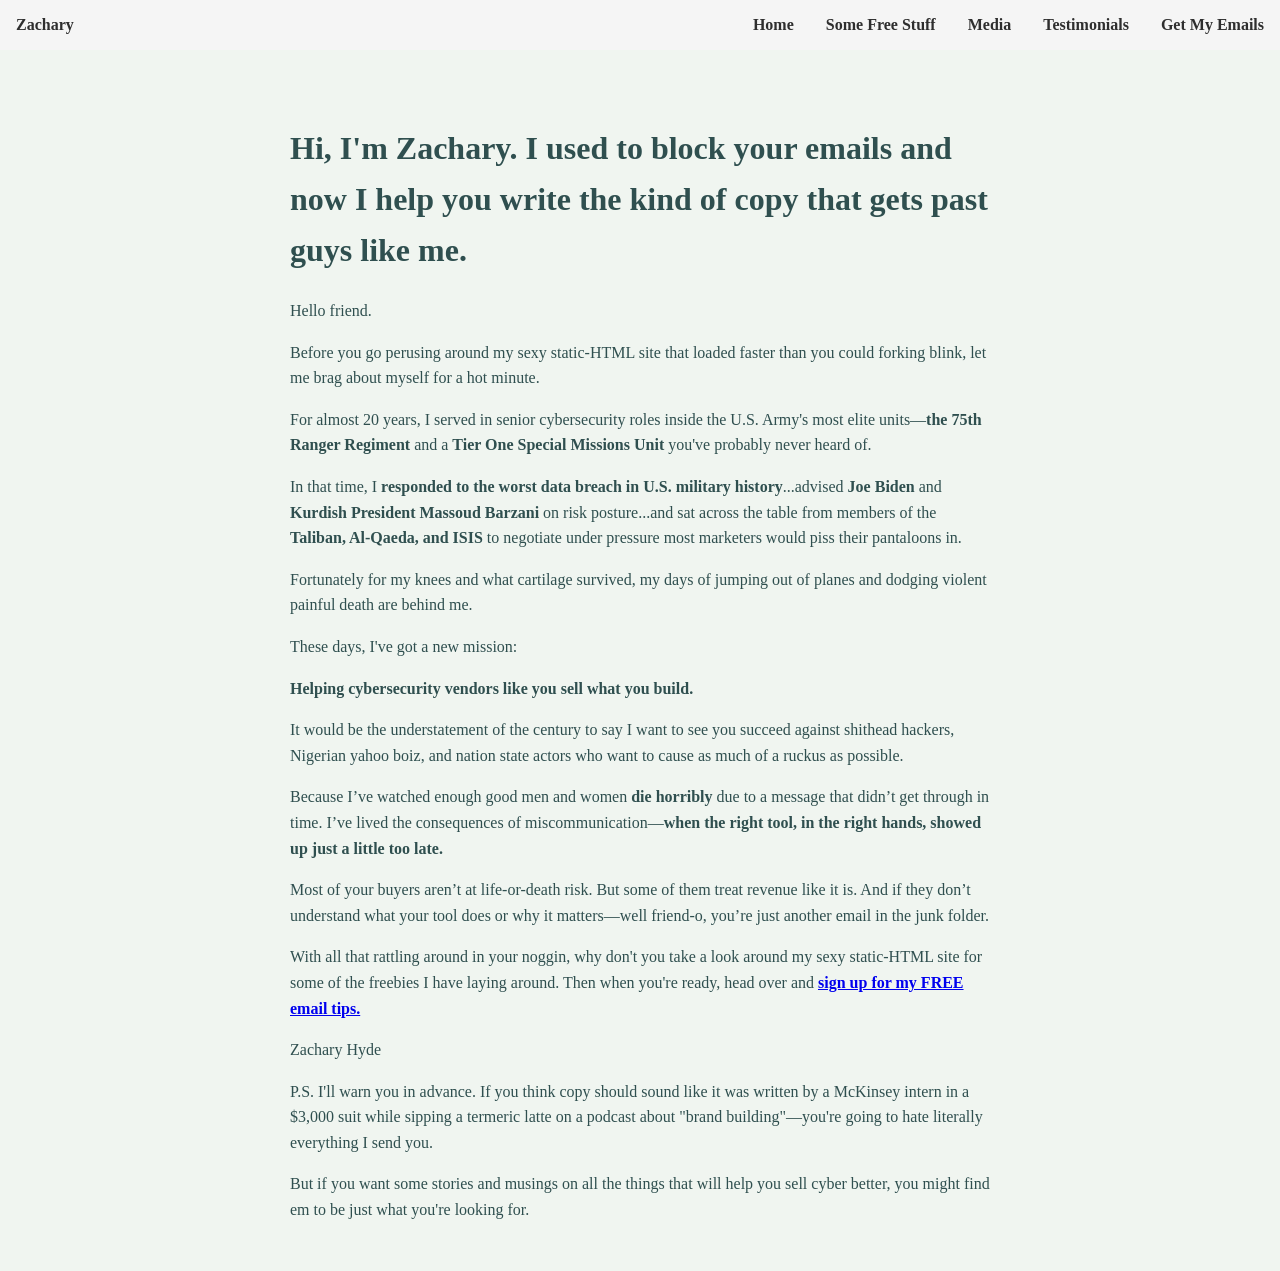
==== index.html @ cb2408c3 "Update index.html" ====
<!DOCTYPE html>
<html>
<head>
	<meta charset="utf-8">
	<meta name="viewport" content="width=device-width, initial-scale=1">
	<title>Zachary Hyde Writer</title>
	<link rel="stylesheet" href="style.css">
</head>
<script>
  document.addEventListener('DOMContentLoaded', () => {
    const btn  = document.querySelector('.hamburger');
    const menu = document.getElementById('nav-links');
    if (!btn || !menu) return; // safety
    btn.addEventListener('click', () => {
      const open = menu.classList.toggle('open');
      btn.setAttribute('aria-expanded', open);
    });
  });
</script>
<body>
	<nav class="navbar">
  <a class="brand" href="index.html">Zachary</a>

  <button class="hamburger" aria-label="Menu" aria-controls="nav-links" aria-expanded="false">☰</button>

  <ul id="nav-links" class="nav-links">
    <li><a href="index.html">Home</a></li>
    <li><a href="downloads.html">Some Free Stuff</a></li>
    <li><a href="media.html">Media</a></li>
    <li><a href="testimonials.html">Testimonials</a></li>
    <li><a href="https://bestcopy.page/newsletter" target="_blank">Get My Emails</a></li>
  </ul>
</nav>

	<div class="container">
		<h1>Hi, I'm Zachary. I used to block your emails and now I help you write the kind of copy that gets past guys like me.</h1>

		<p>Hello friend.</p>

		<p>Before you go perusing around my sexy static-HTML site that loaded faster than you could forking blink, let me brag about myself for a hot minute.</p>

		<p>For almost 20 years, I served in senior cybersecurity roles inside the U.S. Army's most elite units—<strong>the 75th Ranger Regiment</strong> and a <strong>Tier One Special Missions Unit</strong> you've probably never heard of.</p>

		<p>In that time, I <strong>responded to the worst data breach in U.S. military history</strong>...advised <strong>Joe Biden</strong> and <strong>Kurdish President Massoud Barzani</strong> on risk posture...and sat across the  table from members of the <strong>Taliban, Al-Qaeda, and ISIS</strong> to negotiate under pressure most marketers would piss their pantaloons in.</p>

		<p>Fortunately for my knees and what cartilage survived, my days of jumping out of planes and dodging violent painful death are behind me.</p>

		<p>These days, I've got a new mission:</p>

		<p><strong>Helping cybersecurity vendors like you sell what you build.</strong></p>

		<p>It would be the understatement of the century to say I want to see you succeed against shithead hackers, Nigerian yahoo boiz, and nation state actors who want to cause as much of a ruckus as possible.</p>

		<p>Because I’ve watched enough good men and women <strong>die horribly</strong> due to a message that didn’t get through in time. I’ve lived the consequences of miscommunication—<strong>when the right tool, in the right hands, showed up just a little too late.</strong></p>

		<p>Most of your buyers aren’t at life-or-death risk. But some of them treat revenue like it is. And if they don’t understand what your tool does or why it matters—well friend-o, you’re just another email in the junk folder.</p>

		<p>With all that rattling around in your noggin, why don't you take a look around my sexy static-HTML site for some of the freebies I have laying around. Then when you're ready, head over and <strong><a href="https://bestcopy.page/newsletter" target="_blank">sign up for my FREE email tips.</a></strong></p>

		<p>Zachary Hyde</p>

		<p>P.S. I'll warn you in advance. If you think copy should sound like it was written by a McKinsey intern in a $3,000 suit while sipping a termeric latte on a podcast about "brand building"—you're going to hate literally everything I send you.</p>

		<p>But if you want some stories and musings on all the things that will help you sell cyber better, you might find em to be just what you're looking for.</p>



	</div>
</body>
</html>
---- style.css ----
body {
  font-family: Georgia, serif;
  line-height: 1.6;
  background-color: #F0F5F0; /* light sage */
  color: #2F4F4F; /* slate gray */
  margin: 0;
  padding: 0;
}

.container {
  max-width: 700px;
  margin: 0 auto;
  padding: 2rem;
}

.container img {
  display: block;
  max-width: 300px;   /* keeps it inside the column */
  height: auto;      /* keeps proportions */
  margin: 1rem auto; /* centers the image and adds spacing */
}

.ebook-container {
  display: flex;
  align-items: flex-start;
  gap: 1.5rem;
  margin: 2rem 0;
}

.ebook-container img {
  width: 150px;
  height: auto;
  border: 1px solid #ccc;
  border-radius: 5px;
}

.ebook-info h2 {
  margin: 0 0 0.5rem;
  font-size: 1.5rem;
}

.ebook-info p {
  margin: 0;
  line-height: 1.4;
}

.ebook-link {
  display: inline-block;
  margin-top: 0.75rem;
  font-weight: bold;
  color: #d6336c;          /* highlight color */
  text-decoration: none;
}

.ebook-link:hover {
  text-decoration: underline;
  color: #a8244f;          /* darker hover */
}

/* Mobile: stack vertically */
@media (max-width: 768px) {
  .ebook-container {
    flex-direction: column;
    align-items: center;
    text-align: center;
  }
}

.media {
  margin-bottom: 2rem;
  padding-bottom: 1rem;
  border-bottom: 2px dashed #666; /* dashed line */
}

.media:last-child {
  border-bottom: none; /* removes line on last one */
}

/* NAVBAR */
.navbar {
  display: flex;
  align-items: center;
  justify-content: space-between;
  padding: 0.75rem 1rem;
  background: #f5f5f5;
  margin-bottom: 1.25rem;
  position: sticky; /* optional: sticks at top */
  top: 0;
  z-index: 10;
}

.navbar .brand {
  font-weight: 700;
  text-decoration: none;
  color: #2E2E2E;
}

.nav-links {
  list-style: none;
  display: flex;
  gap: 2rem;
  margin: 0;
  padding: 0;
}

.nav-links a {
  text-decoration: none;
  color: #2E2E2E;
  font-weight: bold;
}

.nav-links a:hover {
  color: #d6336c;
}

.hamburger {
  display: none;
  font-size: 1.5rem;
  background: none;
  border: 0;
  cursor: pointer;
}

/* Mobile collapse */
@media (max-width: 700px) {
  .hamburger {
    display: block;
  }
  .nav-links {
    position: relative;
    display: block;
    width: 100%;
    max-height: 0;
    overflow: hidden;
    transition: max-height 200ms ease;
    margin-top: 0.5rem;
  }
  .nav-links.open {
    max-height: 240px; /* tall enough for all items */
  }
  .nav-links li {
    border-top: 1px solid #ddd;
  }
  .nav-links a {
    display: block;
    padding: 0.75rem 0;
  }
}

.testimonial {
  margin-bottom: 2rem;
  padding-bottom: 1rem;
  border-bottom: 2px dashed #666; /* dashed line */
}

.testimonial:last-child {
  border-bottom: none; /* removes line on last one */
}
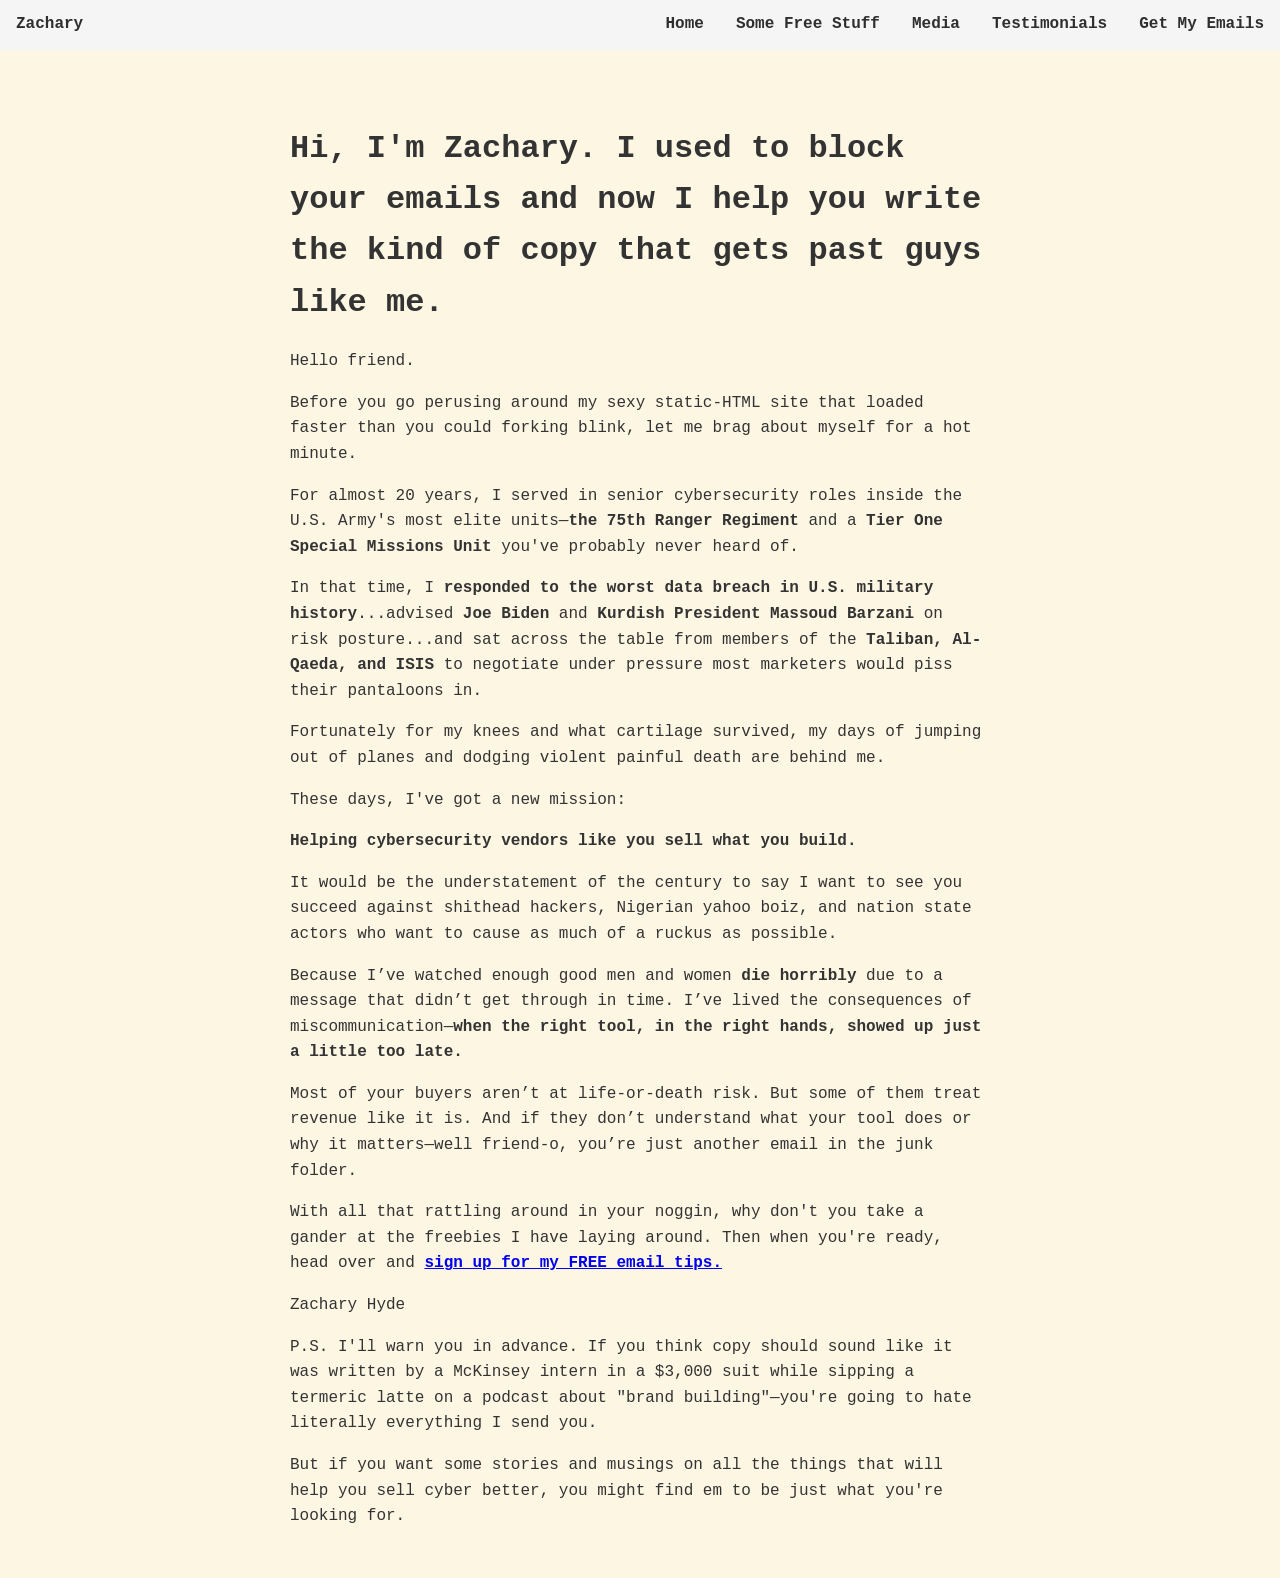
==== commit 3b285b4c: "Update index.html" ====
--- a/index.html
+++ b/index.html
@@ -55,7 +55,7 @@
 
 		<p>Most of your buyers aren’t at life-or-death risk. But some of them treat revenue like it is. And if they don’t understand what your tool does or why it matters—well friend-o, you’re just another email in the junk folder.</p>
 
-		<p>With all that rattling around in your noggin, why don't you take a look around my sexy static-HTML site for some of the freebies I have laying around. Then when you're ready, head over and <strong><a href="https://bestcopy.page/newsletter" target="_blank">sign up for my FREE email tips.</a></strong></p>
+		<p>With all that rattling around in your noggin, why don't you take a gander at the freebies I have laying around. Then when you're ready, head over and <strong><a href="https://bestcopy.page/newsletter" target="_blank">sign up for my FREE email tips.</a></strong></p>
 
 		<p>Zachary Hyde</p>
 
--- a/style.css
+++ b/style.css
@@ -1,8 +1,8 @@
 body {
-  font-family: Georgia, serif;
+  font-family: "Courier New", Courier, serif;
   line-height: 1.6;
-  background-color: #F0F5F0; /* light sage */
-  color: #2F4F4F; /* slate gray */
+  background-color: #fdf6e3; /* off-white cream */
+  color: #333333; /* dark charcoal */
   margin: 0;
   padding: 0;
 }
@@ -48,7 +48,7 @@
   display: inline-block;
   margin-top: 0.75rem;
   font-weight: bold;
-  color: #d6336c;          /* highlight color */
+  color: #b22222;          /* highlight color */
   text-decoration: none;
 }
 
@@ -155,4 +155,4 @@
 
 .testimonial:last-child {
   border-bottom: none; /* removes line on last one */
-}+}
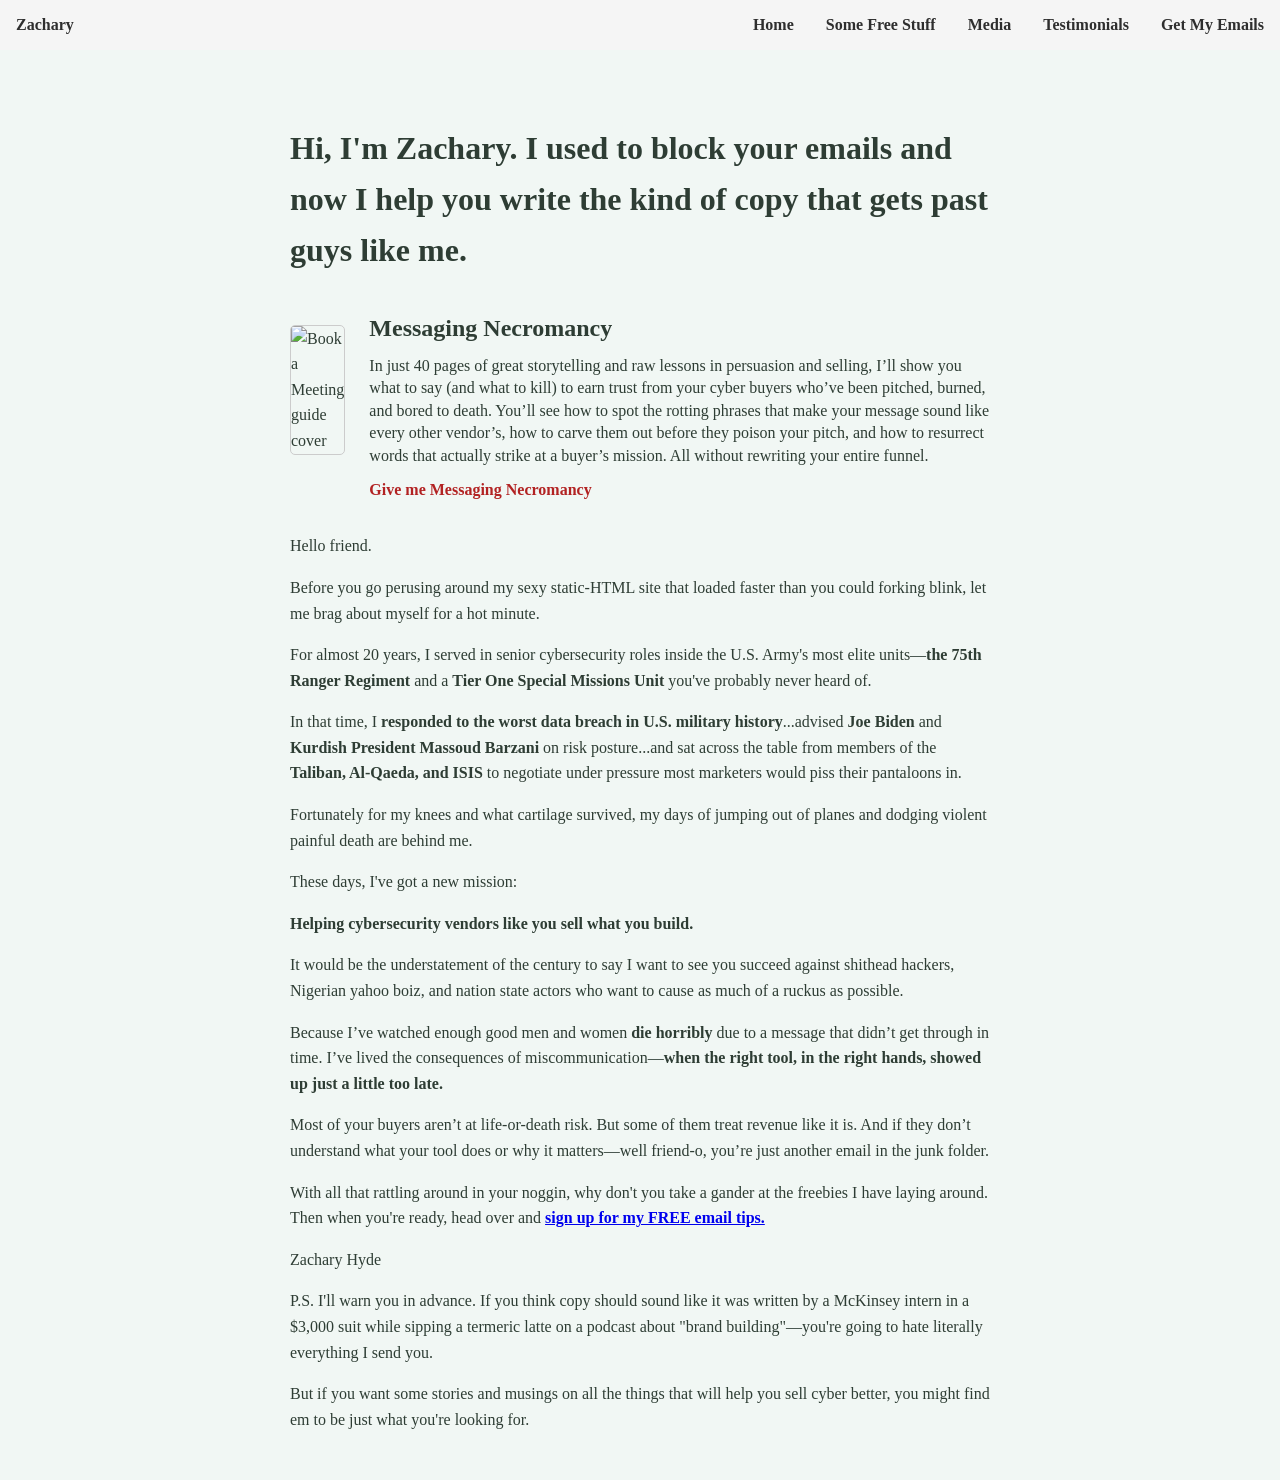
==== commit 21579ea9: "Update index.html" ====
--- a/index.html
+++ b/index.html
@@ -35,6 +35,16 @@
 	<div class="container">
 		<h1>Hi, I'm Zachary. I used to block your emails and now I help you write the kind of copy that gets past guys like me.</h1>
 
+		 <div class="ebook-container">
+    		<img src="meeting-cover.webp" alt="Book a Meeting guide cover">
+    		<div class="ebook-info">
+      		<h2>Messaging Necromancy</h2>
+      			<p>In just 40 pages of great storytelling and raw lessons in persuasion and selling, I’ll show you what to say (and what to kill) to earn trust from your cyber buyers who’ve been pitched, burned, and bored to death. You’ll see how to spot the rotting phrases that make your message sound like every other vendor’s, how to carve them out before they poison your pitch, and how to resurrect words that actually strike at a buyer’s mission. All without rewriting your entire funnel.</p>
+      			<p><a href="https://bestcopy.page/necromancy" class="ebook-link">Give me Messaging Necromancy</a></p>
+    		</div>
+  		</div>
+
+		
 		<p>Hello friend.</p>
 
 		<p>Before you go perusing around my sexy static-HTML site that loaded faster than you could forking blink, let me brag about myself for a hot minute.</p>
--- a/style.css
+++ b/style.css
@@ -1,8 +1,8 @@
 body {
-  font-family: "Courier New", Courier, serif;
+  font-family: Georgia, "Times New Roman", Times, serif;
   line-height: 1.6;
-  background-color: #fdf6e3; /* off-white cream */
-  color: #333333; /* dark charcoal */
+  background-color: #f1f7f4;   /* light sage */
+  color: #2e3d34;              /* slate gray text */
   margin: 0;
   padding: 0;
 }
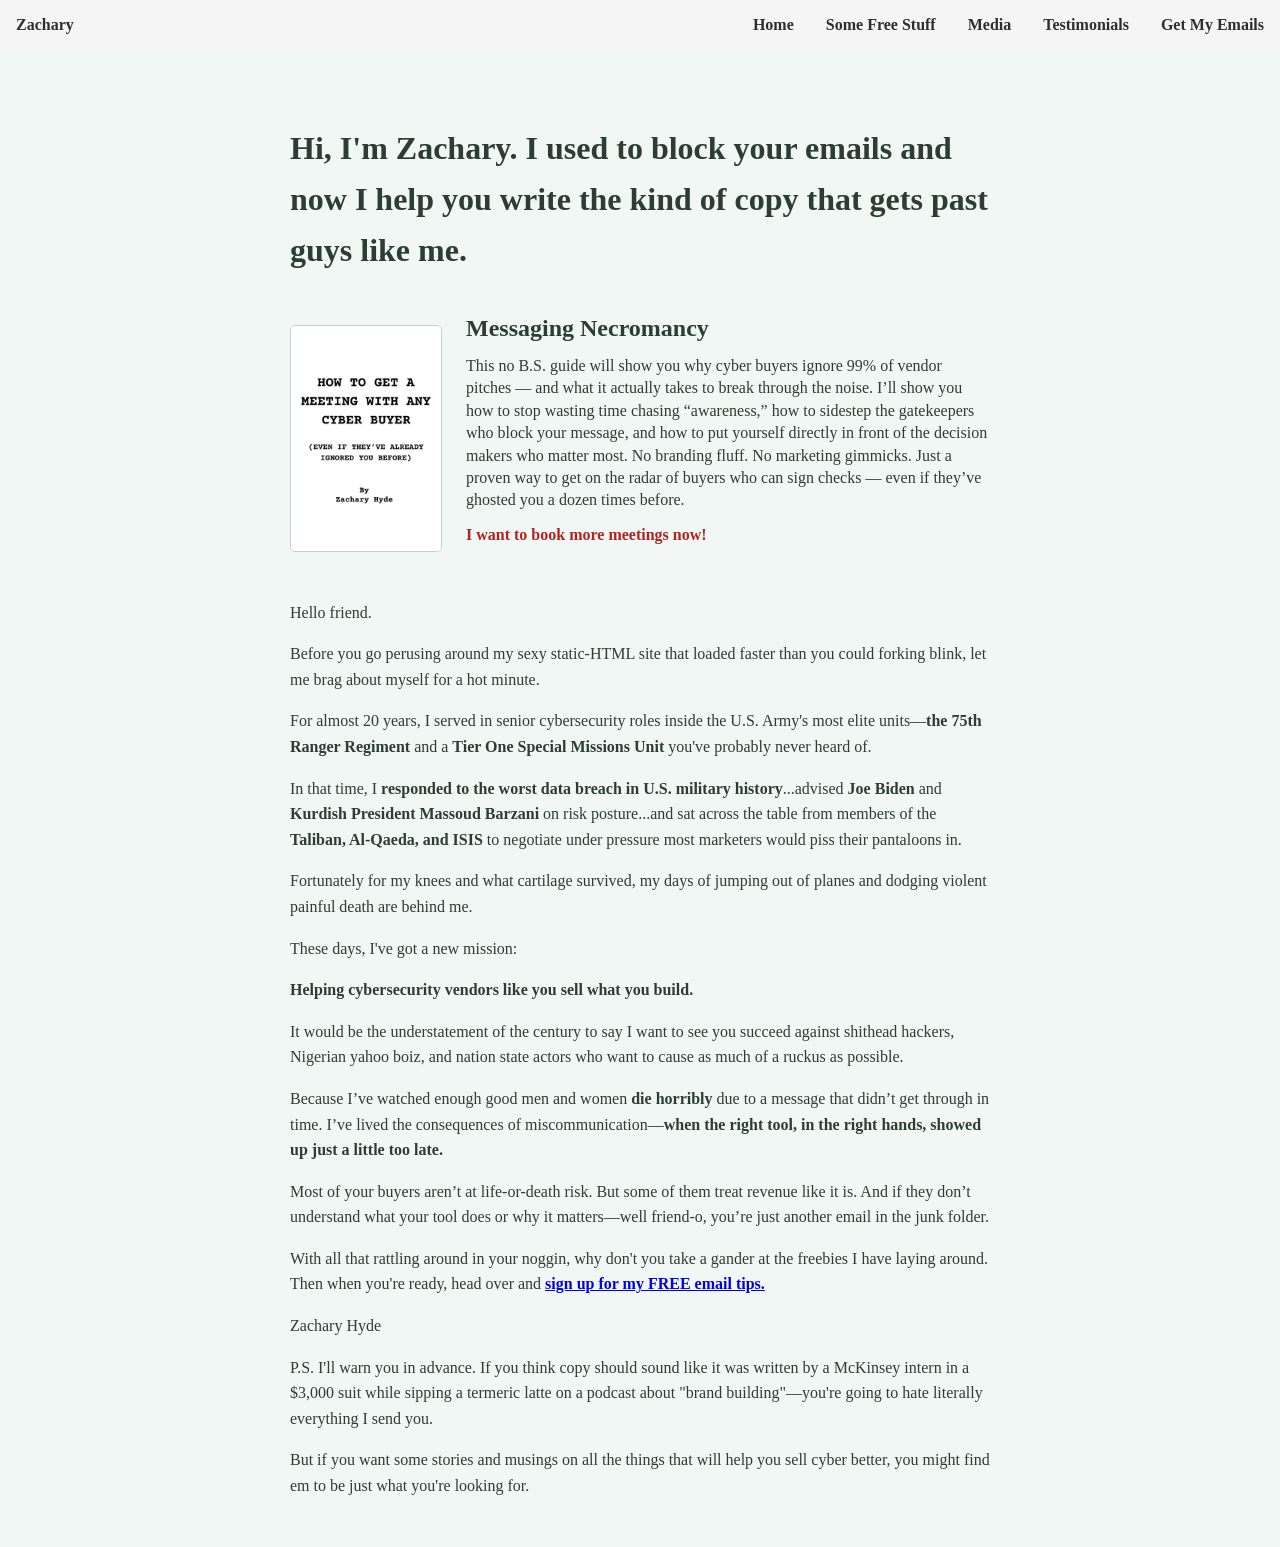
==== commit 108e0033: "Update index.html" ====
--- a/index.html
+++ b/index.html
@@ -39,8 +39,8 @@
     		<img src="meeting-cover.webp" alt="Book a Meeting guide cover">
     		<div class="ebook-info">
       		<h2>Messaging Necromancy</h2>
-      			<p>In just 40 pages of great storytelling and raw lessons in persuasion and selling, I’ll show you what to say (and what to kill) to earn trust from your cyber buyers who’ve been pitched, burned, and bored to death. You’ll see how to spot the rotting phrases that make your message sound like every other vendor’s, how to carve them out before they poison your pitch, and how to resurrect words that actually strike at a buyer’s mission. All without rewriting your entire funnel.</p>
-      			<p><a href="https://bestcopy.page/necromancy" class="ebook-link">Give me Messaging Necromancy</a></p>
+      			<p>This no B.S. guide will show you why cyber buyers ignore 99% of vendor pitches — and what it actually takes to break through the noise. I’ll show you how to stop wasting time chasing “awareness,” how to sidestep the gatekeepers who block your message, and how to put yourself directly in front of the decision makers who matter most. No branding fluff. No marketing gimmicks. Just a proven way to get on the radar of buyers who can sign checks — even if they’ve ghosted you a dozen times before.</p>
+      			<p><a href="https://bestcopy.page/meeting" class="ebook-link">I want to book more meetings now!</a></p>
     		</div>
   		</div>
 
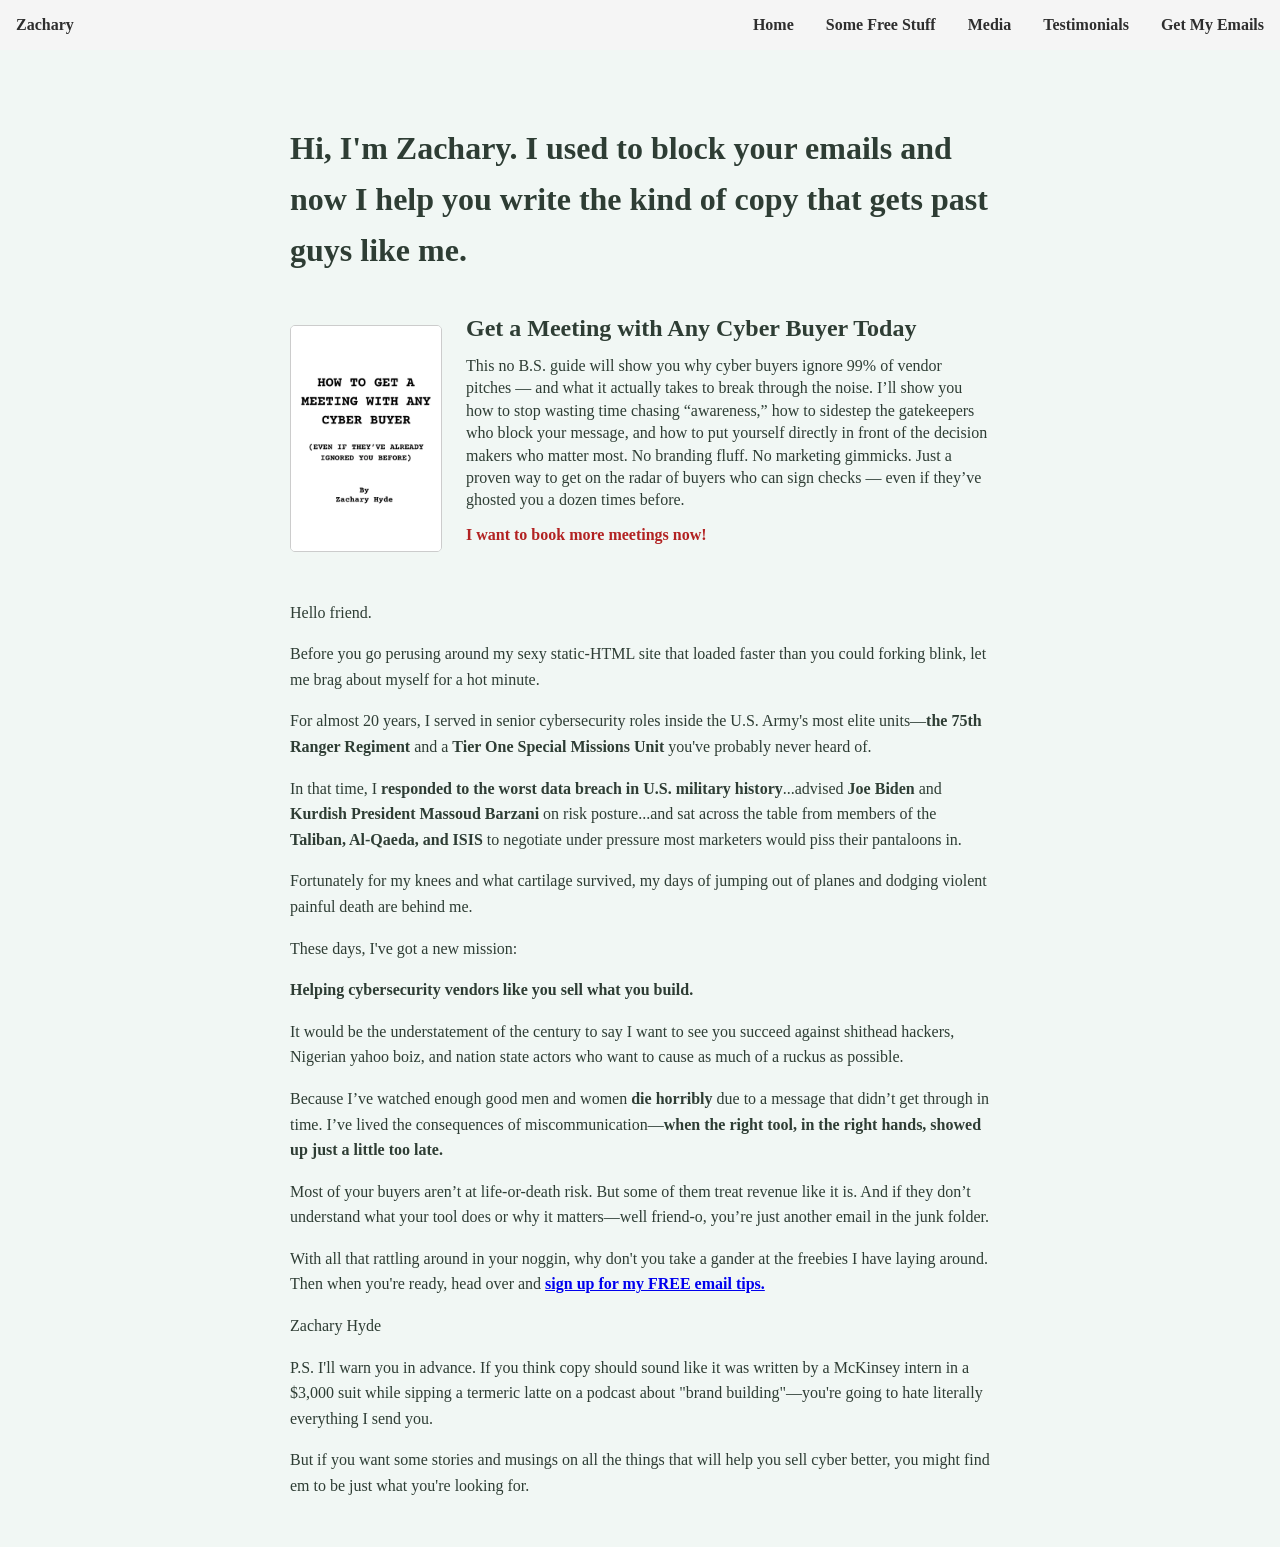
==== commit 0324c7d9: "Update index.html" ====
--- a/index.html
+++ b/index.html
@@ -38,7 +38,7 @@
 		 <div class="ebook-container">
     		<img src="meeting-cover.webp" alt="Book a Meeting guide cover">
     		<div class="ebook-info">
-      		<h2>Messaging Necromancy</h2>
+      		<h2>Get a Meeting with Any Cyber Buyer Today</h2>
       			<p>This no B.S. guide will show you why cyber buyers ignore 99% of vendor pitches — and what it actually takes to break through the noise. I’ll show you how to stop wasting time chasing “awareness,” how to sidestep the gatekeepers who block your message, and how to put yourself directly in front of the decision makers who matter most. No branding fluff. No marketing gimmicks. Just a proven way to get on the radar of buyers who can sign checks — even if they’ve ghosted you a dozen times before.</p>
       			<p><a href="https://bestcopy.page/meeting" class="ebook-link">I want to book more meetings now!</a></p>
     		</div>
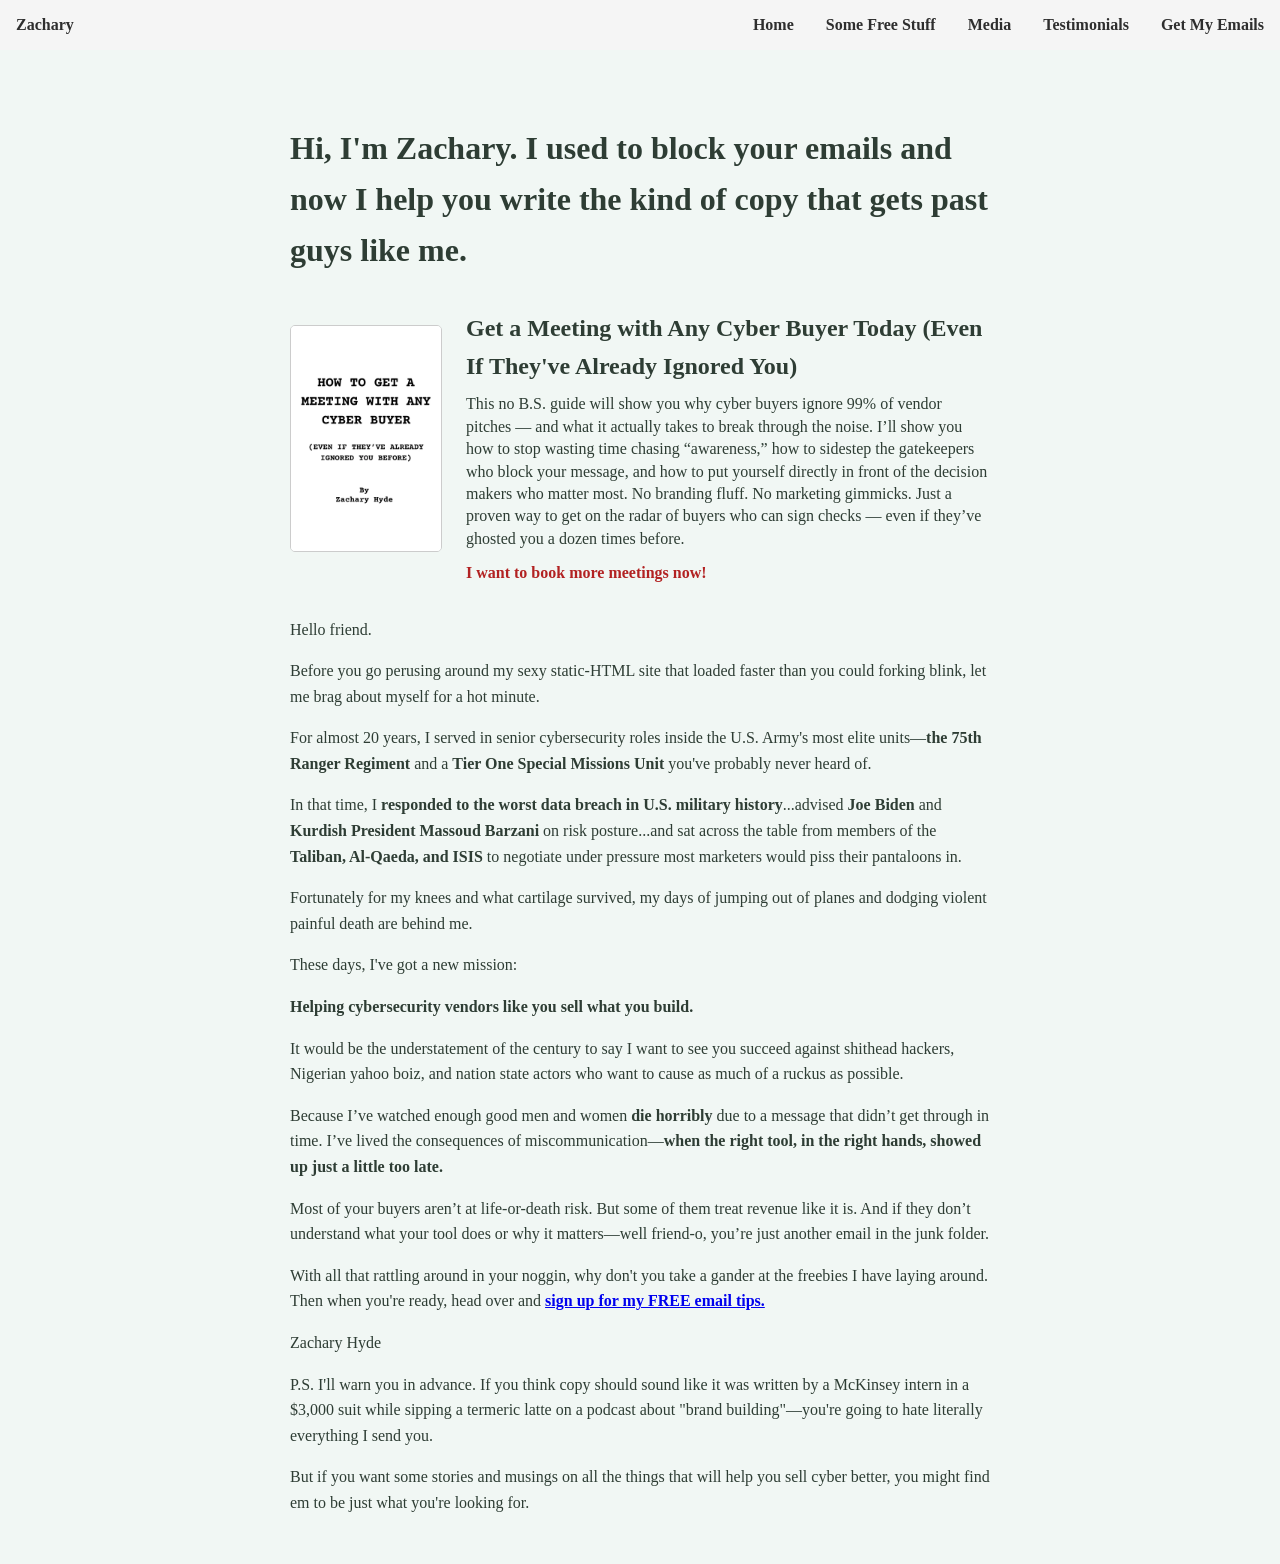
==== commit e501b4c6: "Update index.html" ====
--- a/index.html
+++ b/index.html
@@ -38,7 +38,7 @@
 		 <div class="ebook-container">
     		<img src="meeting-cover.webp" alt="Book a Meeting guide cover">
     		<div class="ebook-info">
-      		<h2>Get a Meeting with Any Cyber Buyer Today</h2>
+      		<h2>Get a Meeting with Any Cyber Buyer Today (Even If They've Already Ignored You)</h2>
       			<p>This no B.S. guide will show you why cyber buyers ignore 99% of vendor pitches — and what it actually takes to break through the noise. I’ll show you how to stop wasting time chasing “awareness,” how to sidestep the gatekeepers who block your message, and how to put yourself directly in front of the decision makers who matter most. No branding fluff. No marketing gimmicks. Just a proven way to get on the radar of buyers who can sign checks — even if they’ve ghosted you a dozen times before.</p>
       			<p><a href="https://bestcopy.page/meeting" class="ebook-link">I want to book more meetings now!</a></p>
     		</div>
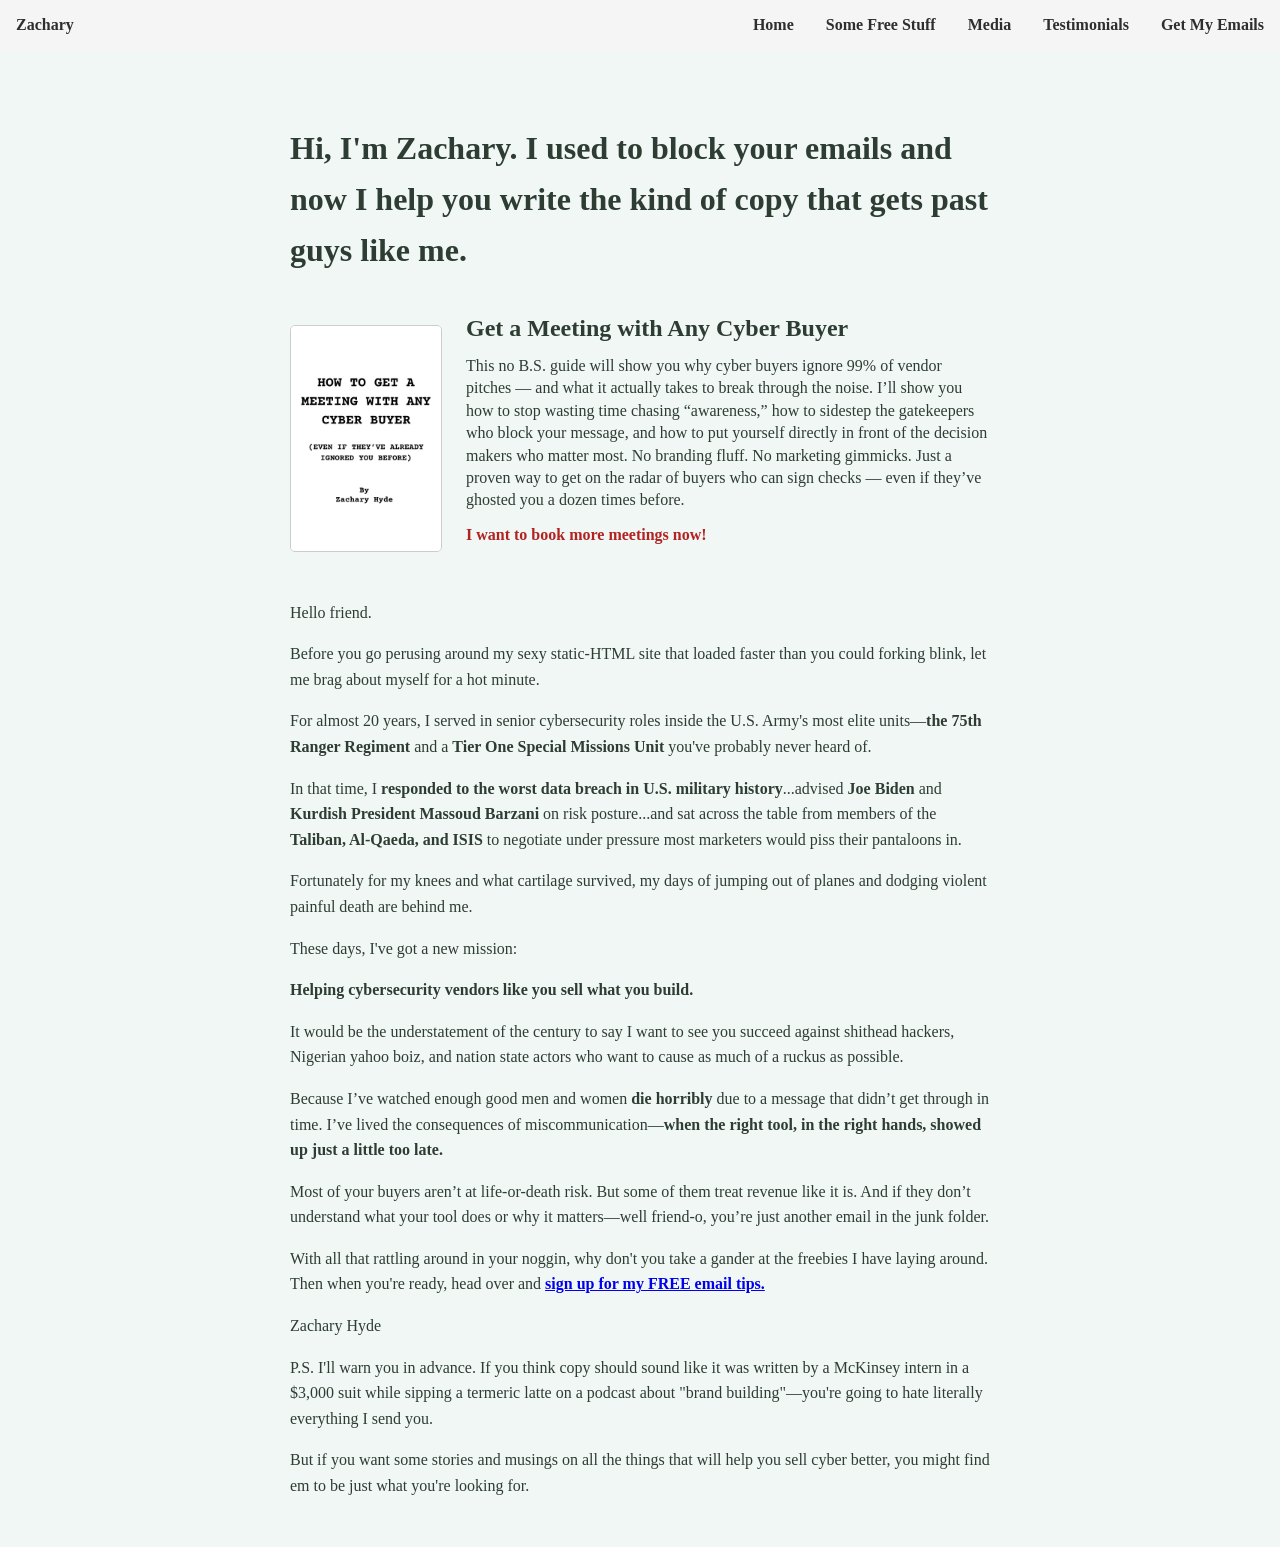
==== commit eb36c785: "Update index.html" ====
--- a/index.html
+++ b/index.html
@@ -38,7 +38,7 @@
 		 <div class="ebook-container">
     		<img src="meeting-cover.webp" alt="Book a Meeting guide cover">
     		<div class="ebook-info">
-      		<h2>Get a Meeting with Any Cyber Buyer Today (Even If They've Already Ignored You)</h2>
+      		<h2>Get a Meeting with Any Cyber Buyer</h2>
       			<p>This no B.S. guide will show you why cyber buyers ignore 99% of vendor pitches — and what it actually takes to break through the noise. I’ll show you how to stop wasting time chasing “awareness,” how to sidestep the gatekeepers who block your message, and how to put yourself directly in front of the decision makers who matter most. No branding fluff. No marketing gimmicks. Just a proven way to get on the radar of buyers who can sign checks — even if they’ve ghosted you a dozen times before.</p>
       			<p><a href="https://bestcopy.page/meeting" class="ebook-link">I want to book more meetings now!</a></p>
     		</div>
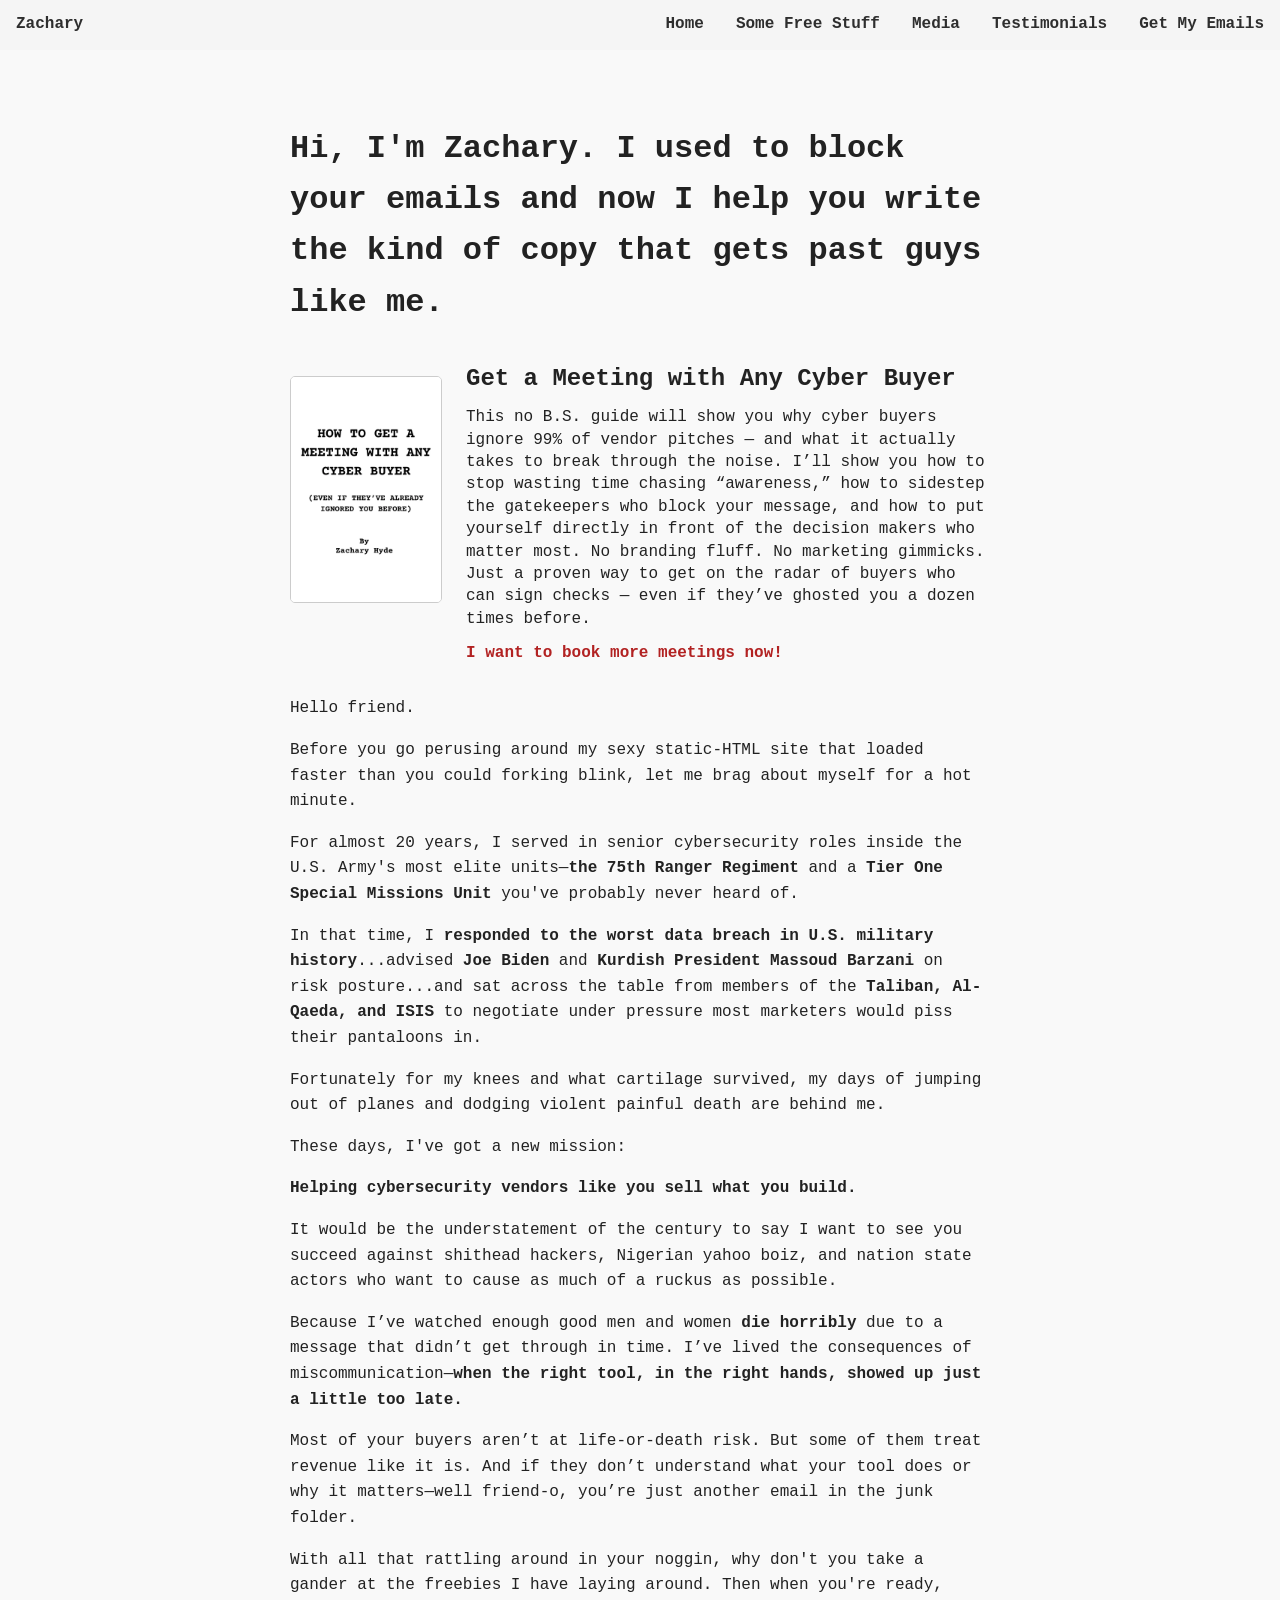
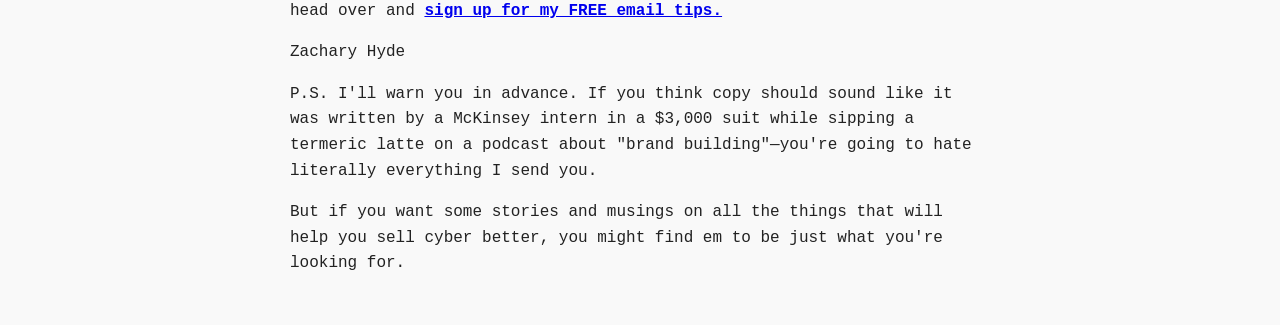
==== commit 73ecd8c7: "Update index.html" ====
--- a/index.html
+++ b/index.html
@@ -28,7 +28,7 @@
     <li><a href="downloads.html">Some Free Stuff</a></li>
     <li><a href="media.html">Media</a></li>
     <li><a href="testimonials.html">Testimonials</a></li>
-    <li><a href="https://bestcopy.page/newsletter" target="_blank">Get My Emails</a></li>
+    <li><a href="https://bestcopy.page/email" target="_blank">Get My Emails</a></li>
   </ul>
 </nav>
 
@@ -65,7 +65,7 @@
 
 		<p>Most of your buyers aren’t at life-or-death risk. But some of them treat revenue like it is. And if they don’t understand what your tool does or why it matters—well friend-o, you’re just another email in the junk folder.</p>
 
-		<p>With all that rattling around in your noggin, why don't you take a gander at the freebies I have laying around. Then when you're ready, head over and <strong><a href="https://bestcopy.page/newsletter" target="_blank">sign up for my FREE email tips.</a></strong></p>
+		<p>With all that rattling around in your noggin, why don't you take a gander at the freebies I have laying around. Then when you're ready, head over and <strong><a href="https://bestcopy.page/email" target="_blank">sign up for my FREE email tips.</a></strong></p>
 
 		<p>Zachary Hyde</p>
 
--- a/style.css
+++ b/style.css
@@ -1,8 +1,8 @@
 body {
-  font-family: Georgia, "Times New Roman", Times, serif;
+  font-family: "Courier New", Courier, monospace;
   line-height: 1.6;
-  background-color: #f1f7f4;   /* light sage */
-  color: #2e3d34;              /* slate gray text */
+  background-color: #f9f9f9;
+  color: #222222;
   margin: 0;
   padding: 0;
 }
